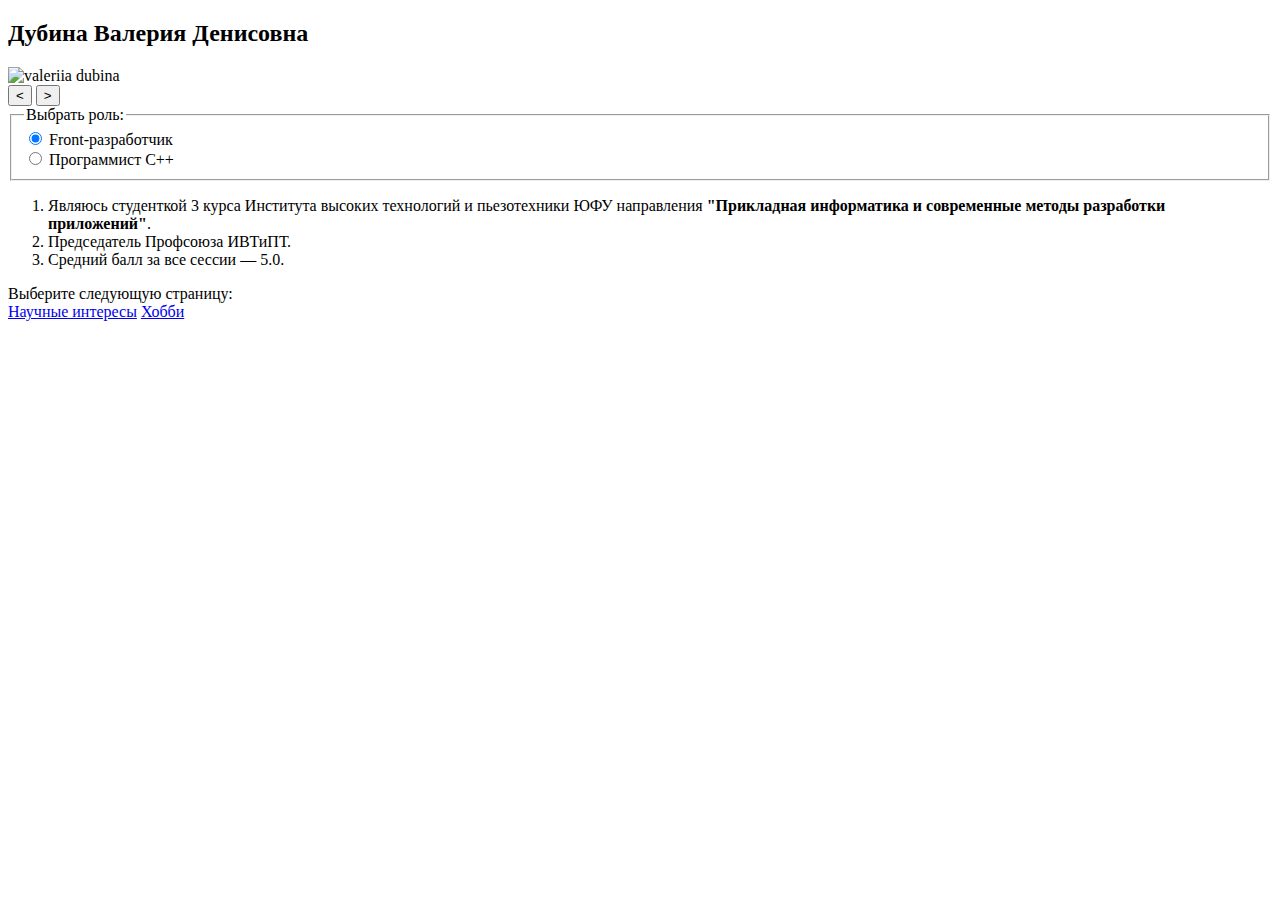
==== index.html @ bf60fa8d "Add files via upload" ====
<!DOCTYPE html>
<html lang="en">
<head>
   <meta charset="UTF-8">
   <meta name="viewport" content="width=device-width, initial-scale=1.0">
   <link rel="stylesheet" href="css/styles.css">
   <link rel="preconnect" href="https://fonts.googleapis.com">
   <link rel="preconnect" href="https://fonts.gstatic.com" crossorigin>
   <link href="https://fonts.googleapis.com/css2?family=Playfair+Display:ital,wght@0,400..900;1,400..900&display=swap" rel="stylesheet">
   <link rel="preconnect" href="https://fonts.googleapis.com">
   <link rel="preconnect" href="https://fonts.gstatic.com" crossorigin>
   <link href="https://fonts.googleapis.com/css2?family=Montserrat:ital,wght@0,100..900;1,100..900&display=swap" rel="stylesheet">
   <title>lab1</title>
</head>
<body>
   <header>
      <div class="main">
         <div class="main__name">
            <h2>Дубина Валерия Денисовна</h2>
         </div>

         <div class="slider-container">
            <div class="slider">
               <img src="../img/foto.jpg" alt="valeriia dubina" title="student's foto">
               <img src="../img/foto2.jpg" alt="valeriia dubina" title="student's foto">
               <img src="../img/foto3.jpg" alt="valeriia dubina" title="student's foto"> 
            </div>
            <button class="prev-button" aria-label="Посмотреть предыдущий слайд">&lt;</button>
            <button class="next-button" aria-label="Посмотреть следующий слайд">&gt</button>
            <div class="pagination"></div>
         </div>
            
      </div>
      <div class="main__description">
         <fieldset>
            <legend>Выбрать роль:</legend>
            <div>
               <input type="radio" id="sex1" value="sex1" name="sex" checked>
               <label for="sex1">Front-разработчик</label>
            </div>

            <div>
               <input type="radio" id="sex2" value="sex2" name="sex" >
               <label for="sex2">Программист С++</label>
            </div>
         </fieldset>
         <ol class="main__description_text">
            <li>Являюсь студенткой 3 курса Института высоких технологий и пьезотехники ЮФУ направления <strong>"Прикладная информатика и современные методы разработки приложений"</strong>.</li>
            <li>Председатель Профсоюза ИВТиПТ.</li>
            <li>Средний балл за все сессии &mdash; 5.0. </li>         
         </ol>
         <div class="print_machine__container">
            <div class="print_machine">Выберите следующую страницу:</div>
         </div>
   </div>

   </header>
   <div class="buttons">
      <a href="science.html" class="button" target="_blank">Научные интересы</a>
      <a href="hobbies.html" class="button" target="_blank">Хобби</a>
   </div>
   <footer class="links">
      <a href="https://github.com/dubina-valeriia" target="_blank" ><img  class="links__logo" src="../img/github.png" alt=""></a>
      <a href="https://github.com/dubina-valeriia/cv/blob/main/%D0%A0%D0%B5%D0%B7%D1%8E%D0%BC%D0%B5%20%D0%94%D1%83%D0%B1%D0%B8%D0%BD%D0%B0%20%D0%92.%D0%94%2C.pdf" target="_blank"><img src="../img/email.png"  alt=""></a>
      <a href="https://vk.com/valeriadubina" target="_blank"><img src="../img/vk.png" alt=""></a>
   </footer>
   <script src="script.js"></script>
</body>
</html>
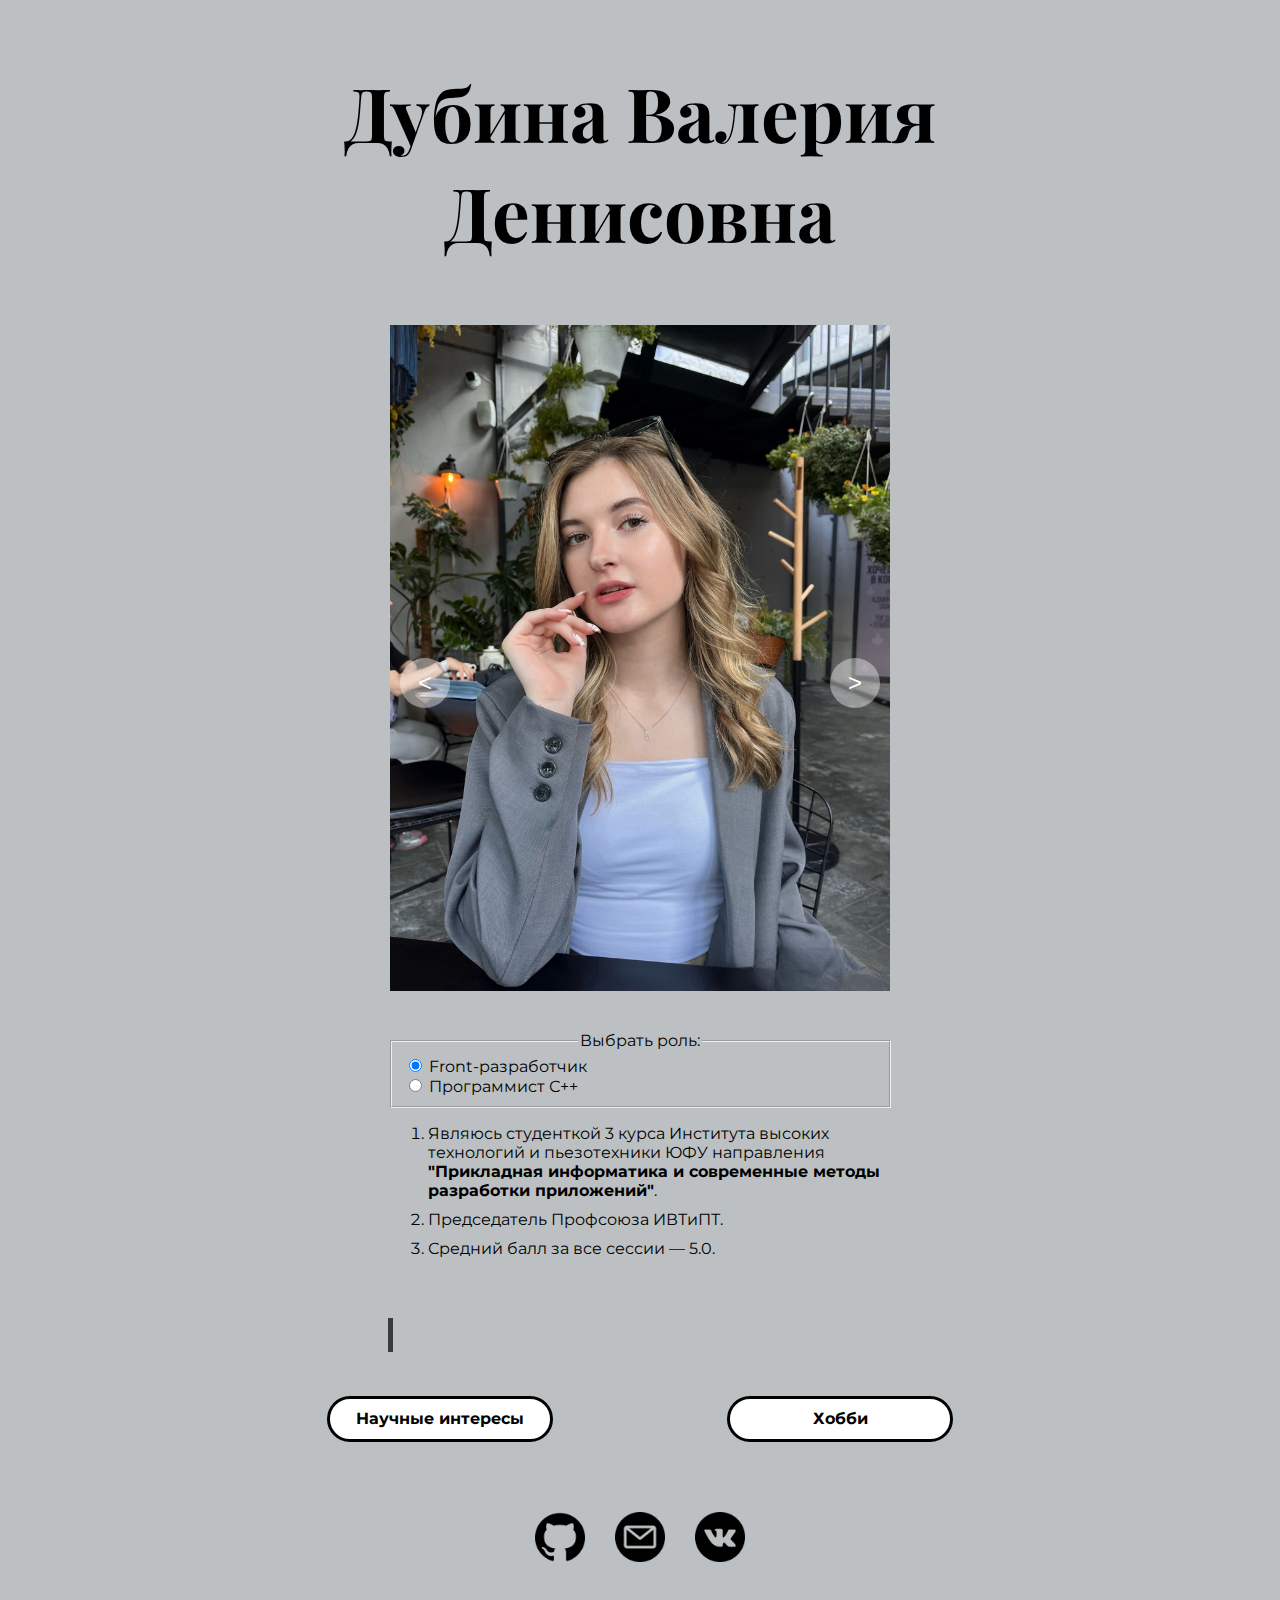
==== commit eed1fd0c: "Update index.html" ====
--- a/index.html
+++ b/index.html
@@ -21,9 +21,9 @@
 
          <div class="slider-container">
             <div class="slider">
-               <img src="../img/foto.jpg" alt="valeriia dubina" title="student's foto">
-               <img src="../img/foto2.jpg" alt="valeriia dubina" title="student's foto">
-               <img src="../img/foto3.jpg" alt="valeriia dubina" title="student's foto"> 
+               <img src="img/foto.jpg" alt="valeriia dubina" title="student's foto">
+               <img src="img/foto2.jpg" alt="valeriia dubina" title="student's foto">
+               <img src="img/foto3.jpg" alt="valeriia dubina" title="student's foto"> 
             </div>
             <button class="prev-button" aria-label="Посмотреть предыдущий слайд">&lt;</button>
             <button class="next-button" aria-label="Посмотреть следующий слайд">&gt</button>
@@ -66,4 +66,4 @@
    </footer>
    <script src="script.js"></script>
 </body>
-</html>+</html>
--- a/css/styles.css
+++ b/css/styles.css
@@ -0,0 +1,128 @@
+body {
+   background-color: #BCC0C3;
+   font-family: montserrat;
+   max-width: 800px;
+   margin: 0 auto;
+}
+
+.main__name {
+   font-family: Playfair Display;
+   font-size: 50px;
+   text-align: center;
+
+
+}
+
+.main__name:hover {
+   transform: scale(1.1);
+   transition: all ease-in-out 0.5s;
+}
+
+/* стилизация слайдера */
+.slider-container {
+   position: relative;
+   width: 500px;
+   height: auto;
+   margin: 0 auto;
+   overflow: hidden;
+}
+
+.slider img {
+   width: 100%;
+   height: 100%;
+   object-fit: cover;
+
+}
+
+.prev-button,
+.next-button {
+   position: absolute;
+   top: 50%;
+   width: 50px;
+   height: 50px;
+   background-color: rgba(255, 255, 255, 0.4);
+   cursor: pointer;
+   border: none;
+   border-radius: 50%;
+   font-size: 24px;
+   color: white;
+}
+
+.prev-button {
+   left: 10px;
+}
+
+.next-button {
+   right: 10px;
+}
+
+.main__description {
+   width: 505px;
+   margin: 40px auto;
+}
+
+legend {
+   text-align: center;
+}
+
+.main__description_text {
+   margin-bottom: 40px;
+}
+
+.main__description_text li {
+   margin-bottom: 10px;
+}
+.print_machine__container{
+   display: inline-block;
+}
+.print_machine {
+   font-family: 'Courier New', Courier, monospace;
+   margin-top: 20px;
+   overflow: hidden;
+   white-space: nowrap;
+   border-right: 5px solid rgb(58, 58, 58);
+   font-size: 30px;
+   width: 0;
+   animation: typing 2s steps(15) forwards;
+}
+@keyframes typing {
+   from { width: 0 }
+   to { width: 100% }
+}
+.buttons {
+   display: flex;
+   justify-content: space-around;
+}
+
+.button {
+   font-weight: 700;
+   padding: 10px;
+   text-decoration: none;
+   width: 200px;
+   height: 20px;
+   text-align: center;
+   background-color: white;
+   border: 3px solid black;
+   border-radius: 50px;
+   color: black;
+   margin-bottom: 20px;
+}
+
+.button:hover {
+   background-color: rgb(44, 44, 44);
+   border: 3px solid white;
+   color: white;
+   transition: all 0.4s ease;
+
+}
+
+.links {
+   display: flex;
+   width: 210px;
+   margin: 50px auto;
+}
+
+.links img {
+   padding-right: 30px;
+   width: 50px;
+}